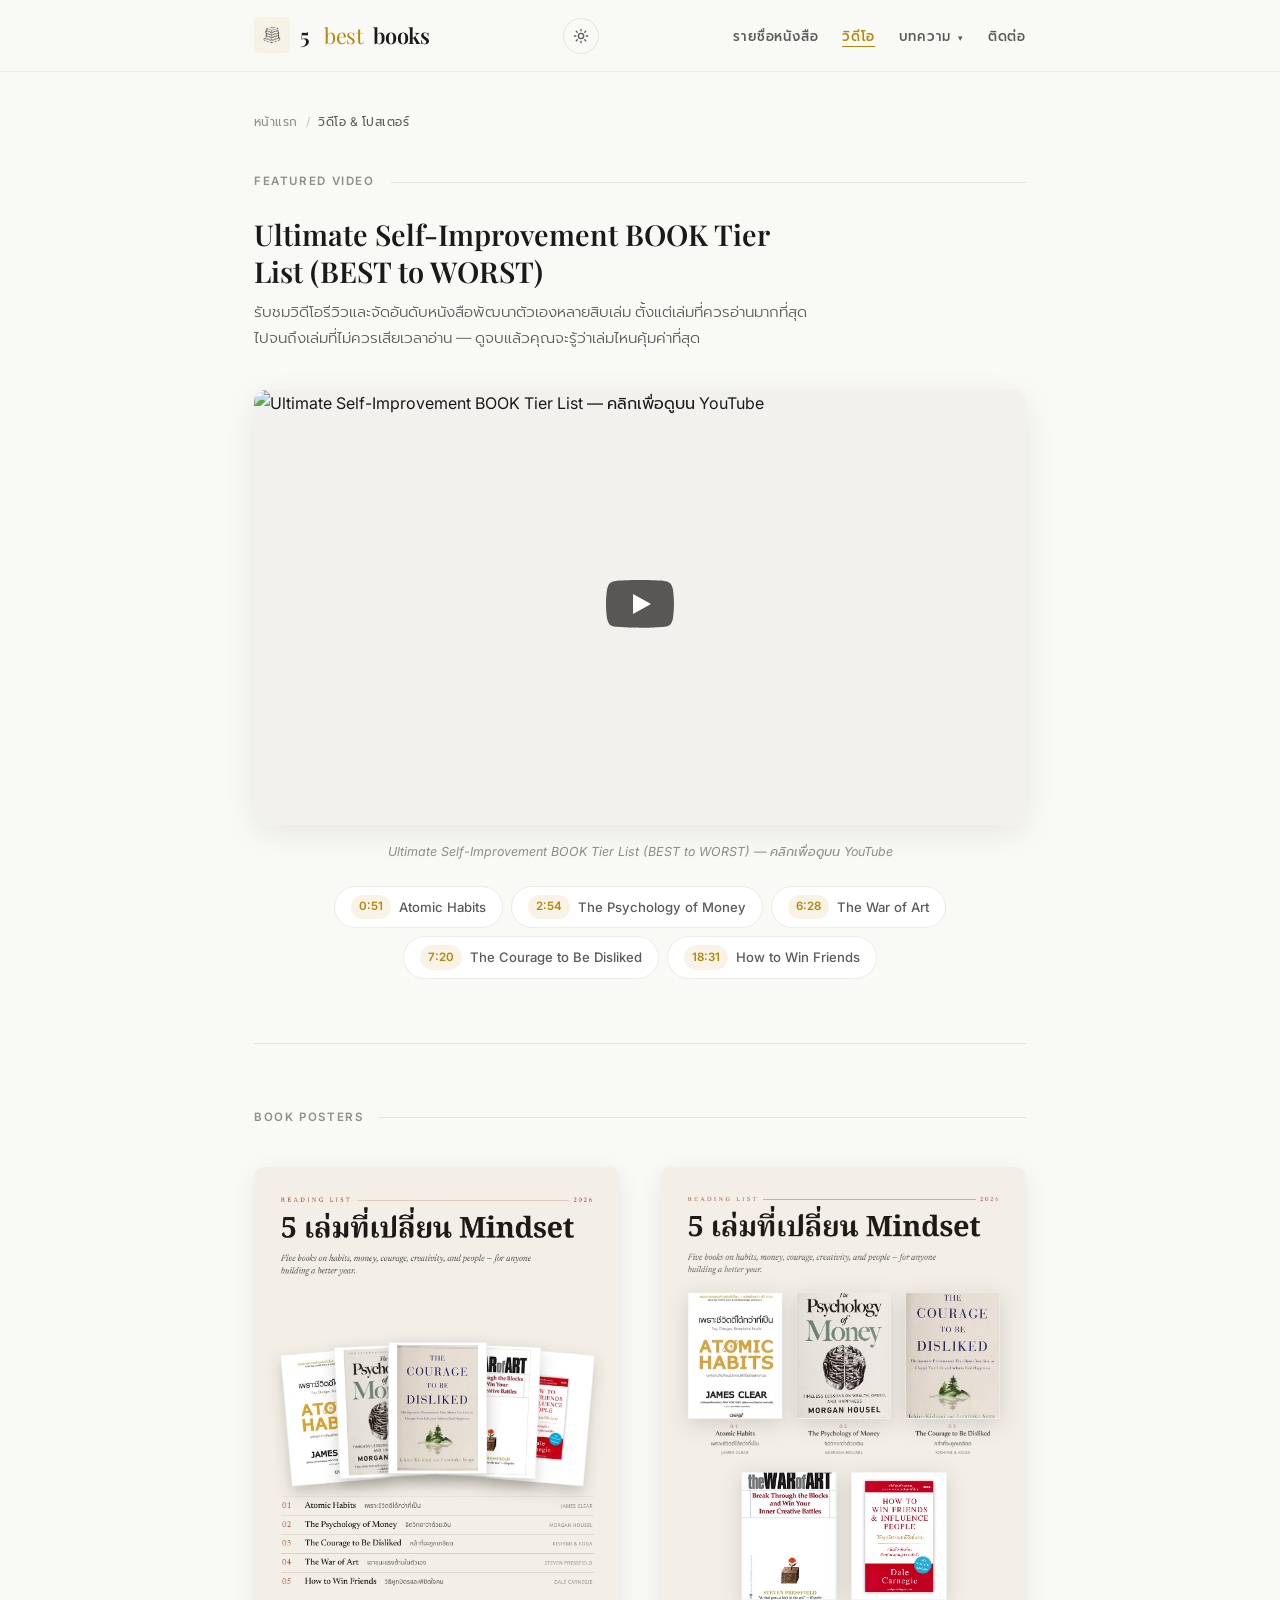
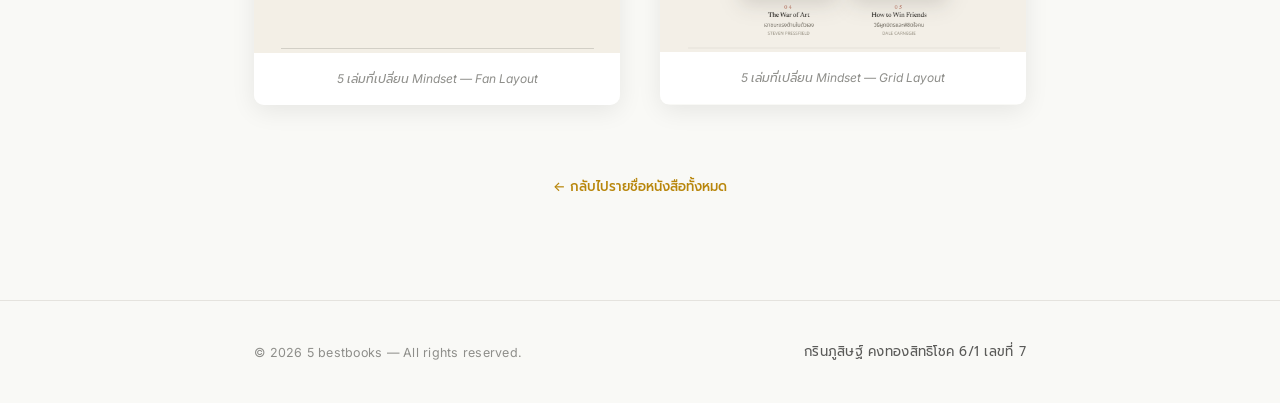
==== video.html @ 772297c7 "Move video and posters to their own page The home page is now just the hero and the book list. The f" ====
<!DOCTYPE html>
<html lang="th">
<head>
  <meta charset="UTF-8" />
  <meta name="viewport" content="width=device-width, initial-scale=1.0" />

  <!-- SEO -->
  <title>วิดีโอ &amp; โปสเตอร์ — จัดอันดับหนังสือพัฒนาตัวเอง | 5 bestbooks</title>
  <meta name="description" content="วิดีโอรีวิวและจัดอันดับหนังสือพัฒนาตัวเองหลายสิบเล่ม พร้อมสารบัญเวลาแยกตามเล่ม และโปสเตอร์ 5 เล่มที่เปลี่ยน Mindset" />
  <meta name="keywords" content="วิดีโอหนังสือพัฒนาตัวเอง, book tier list, self-improvement, โปสเตอร์หนังสือ" />
  <meta property="og:title" content="วิดีโอ &amp; โปสเตอร์ — จัดอันดับหนังสือพัฒนาตัวเอง" />
  <meta property="og:description" content="วิดีโอรีวิวและจัดอันดับหนังสือพัฒนาตัวเองหลายสิบเล่ม พร้อมสารบัญเวลาแยกตามเล่ม" />
  <meta property="og:type" content="website" />
  <meta property="og:image" content="images/ad-poster-1.png" />
  <meta name="twitter:card" content="summary_large_image" />
  <meta name="twitter:title" content="วิดีโอ &amp; โปสเตอร์ — จัดอันดับหนังสือพัฒนาตัวเอง" />
  <meta name="twitter:description" content="วิดีโอรีวิวและจัดอันดับหนังสือพัฒนาตัวเองหลายสิบเล่ม พร้อมสารบัญเวลาแยกตามเล่ม" />
  <meta name="twitter:image" content="images/ad-poster-1.png" />
  <meta name="theme-color" content="#B8860B" />

  <link rel="icon" type="image/png" href="images/logo.png" />

  <!-- Structured data -->
  <script type="application/ld+json">
  {
    "@context": "https://schema.org",
    "@type": "VideoObject",
    "name": "Ultimate Self-Improvement BOOK Tier List (BEST to WORST)",
    "description": "วิดีโอรีวิวและจัดอันดับหนังสือพัฒนาตัวเองหลายสิบเล่ม ตั้งแต่เล่มที่ควรอ่านมากที่สุด ไปจนถึงเล่มที่ไม่ควรเสียเวลาอ่าน",
    "thumbnailUrl": "https://img.youtube.com/vi/PhFQUe82U_Q/maxresdefault.jpg",
    "embedUrl": "https://www.youtube.com/embed/PhFQUe82U_Q",
    "inLanguage": "th"
  }
  </script>

  <link rel="preconnect" href="https://fonts.googleapis.com" />
  <link rel="preconnect" href="https://fonts.gstatic.com" crossorigin />
  <link rel="stylesheet" href="style.css" />

  <!-- Apply saved/system theme before first paint (avoids flash) -->
  <script>
    (function () {
      var t = localStorage.getItem('theme');
      if (!t) t = window.matchMedia('(prefers-color-scheme: dark)').matches ? 'dark' : 'light';
      document.documentElement.setAttribute('data-theme', t);
    })();
  </script>
</head>
<body>

  <!-- Reading progress -->
  <div class="reading-progress" id="reading-progress"></div>

  <!-- ================================================================
       HEADER
       ================================================================ -->
  <header class="site-header" id="site-header">
    <div class="container header-inner">

      <a href="index.html" class="logo" id="logo">
        <img src="images/logo.png" alt="5 bestbooks logo" class="logo-icon" />
        5&nbsp;<span>best</span>books
      </a>

      <button class="theme-toggle" id="theme-toggle" aria-label="สลับธีมมืด/สว่าง">
        <svg class="icon-sun" viewBox="0 0 24 24" fill="none" stroke="currentColor" stroke-width="2" stroke-linecap="round" stroke-linejoin="round"><circle cx="12" cy="12" r="4"/><path d="M12 2v2M12 20v2M4.93 4.93l1.41 1.41M17.66 17.66l1.41 1.41M2 12h2M20 12h2M6.34 17.66l-1.41 1.41M19.07 4.93l-1.41 1.41"/></svg>
        <svg class="icon-moon" viewBox="0 0 24 24" fill="none" stroke="currentColor" stroke-width="2" stroke-linecap="round" stroke-linejoin="round"><path d="M21 12.79A9 9 0 1 1 11.21 3 7 7 0 0 0 21 12.79z"/></svg>
      </button>

      <button class="menu-toggle" id="menu-toggle" aria-label="เปิดเมนู">
        <span></span><span></span><span></span>
      </button>

      <ul class="nav-links" id="nav-links">
        <li><a href="index.html#books">รายชื่อหนังสือ</a></li>
        <li><a href="video.html" class="active">วิดีโอ</a></li>
        <li class="nav-dropdown">
          <a href="index.html#books" class="dropdown-toggle">บทความ <span class="dropdown-arrow">▾</span></a>
          <ul class="dropdown-menu">
            <li><a href="books/atomic-habits.html">Atomic Habits</a></li>
            <li><a href="books/win-friends.html">How to Win Friends</a></li>
            <li><a href="books/war-of-art.html">The War of Art</a></li>
            <li><a href="books/psychology-of-money.html">The Psychology of Money</a></li>
            <li><a href="books/courage-to-be-disliked.html">The Courage to Be Disliked</a></li>
          </ul>
        </li>
        <li><a href="index.html#contact">ติดต่อ</a></li>
      </ul>

    </div>
  </header>


  <!-- ================================================================
       PAGE INTRO
       ================================================================ -->
  <main class="article-page">
    <div class="container">

      <nav class="breadcrumb" aria-label="breadcrumb">
        <a href="index.html">หน้าแรก</a>
        <span class="sep">/</span>
        <span class="current">วิดีโอ &amp; โปสเตอร์</span>
      </nav>


      <!-- ============================================================
           VIDEO  —  YouTube
           ============================================================ -->
      <section class="video-section" id="video">

        <p class="section-label">Featured Video</p>

        <div class="video-intro">
          <h2>Ultimate Self-Improvement BOOK Tier List (BEST to WORST)</h2>
          <p>
            รับชมวิดีโอรีวิวและจัดอันดับหนังสือพัฒนาตัวเองหลายสิบเล่ม
            ตั้งแต่เล่มที่ควรอ่านมากที่สุด ไปจนถึงเล่มที่ไม่ควรเสียเวลาอ่าน
            — ดูจบแล้วคุณจะรู้ว่าเล่มไหนคุ้มค่าที่สุด
          </p>
        </div>

        <a href="https://www.youtube.com/watch?v=PhFQUe82U_Q" target="_blank" rel="noopener noreferrer" class="video-thumbnail-link">
          <div class="video-wrapper">
            <img
              src="https://img.youtube.com/vi/PhFQUe82U_Q/maxresdefault.jpg"
              alt="Ultimate Self-Improvement BOOK Tier List — คลิกเพื่อดูบน YouTube"
              class="video-thumbnail-img"
            />
            <div class="video-play-btn">
              <svg viewBox="0 0 68 48" width="68" height="48">
                <path d="M66.52 7.74c-.78-2.93-2.49-5.41-5.42-6.19C55.79.13 34 0 34 0S12.21.13 6.9 1.55c-2.93.78-4.64 3.26-5.42 6.19C.06 13.05 0 24 0 24s.06 10.95 1.48 16.26c.78 2.93 2.49 5.41 5.42 6.19C12.21 47.87 34 48 34 48s21.79-.13 27.1-1.55c2.93-.78 4.64-3.26 5.42-6.19C67.94 34.95 68 24 68 24s-.06-10.95-1.48-16.26z" fill="rgba(0,0,0,.75)"/>
                <path d="M45 24L27 14v20" fill="#fff"/>
              </svg>
            </div>
          </div>
        </a>
        <p class="video-caption">Ultimate Self-Improvement BOOK Tier List (BEST to WORST) — คลิกเพื่อดูบน YouTube</p>

        <ul class="video-chapters">
          <li><a href="https://www.youtube.com/watch?v=PhFQUe82U_Q&t=51s" target="_blank" rel="noopener noreferrer"><span class="chapter-time">0:51</span> Atomic Habits</a></li>
          <li><a href="https://www.youtube.com/watch?v=PhFQUe82U_Q&t=174s" target="_blank" rel="noopener noreferrer"><span class="chapter-time">2:54</span> The Psychology of Money</a></li>
          <li><a href="https://www.youtube.com/watch?v=PhFQUe82U_Q&t=388s" target="_blank" rel="noopener noreferrer"><span class="chapter-time">6:28</span> The War of Art</a></li>
          <li><a href="https://www.youtube.com/watch?v=PhFQUe82U_Q&t=440s" target="_blank" rel="noopener noreferrer"><span class="chapter-time">7:20</span> The Courage to Be Disliked</a></li>
          <li><a href="https://www.youtube.com/watch?v=PhFQUe82U_Q&t=1111s" target="_blank" rel="noopener noreferrer"><span class="chapter-time">18:31</span> How to Win Friends</a></li>
        </ul>

      </section>


      <!-- ============================================================
           AD POSTERS
           ============================================================ -->
      <section class="poster-section" id="posters">

        <p class="section-label">Book Posters</p>

        <div class="poster-grid">
          <figure class="poster-card">
            <img src="images/ad-poster-1.png" alt="5 เล่มที่เปลี่ยน Mindset — poster แบบ fan layout" loading="lazy" />
            <figcaption>5 เล่มที่เปลี่ยน Mindset — Fan Layout</figcaption>
          </figure>
          <figure class="poster-card">
            <img src="images/ad-poster-2.png" alt="5 เล่มที่เปลี่ยน Mindset — poster แบบ grid layout" loading="lazy" />
            <figcaption>5 เล่มที่เปลี่ยน Mindset — Grid Layout</figcaption>
          </figure>
        </div>

      </section>

      <p class="article-cta">
        <a href="index.html#books" class="article-back">← กลับไปรายชื่อหนังสือทั้งหมด</a>
      </p>

    </div>
  </main>


  <!-- ================================================================
       FOOTER
       ================================================================ -->
  <footer class="site-footer" id="contact">
    <div class="container footer-inner">
      <p class="footer-copy">&copy; <span id="current-year"></span> 5 bestbooks — All rights reserved.</p>
      <p class="footer-author">กรินภูสิษฐ์ คงทองสิทธิโชค 6/1 เลขที่ 7</p>
    </div>
  </footer>

  <button class="back-to-top" id="back-to-top" aria-label="กลับขึ้นด้านบน">↑</button>

  <script src="script.js"></script>

</body>
</html>
---- style.css ----
/* ============================================
   5 bestbooks — Minimalist / Editorial Blog
   Inspired by bymonolog.com  (v2 — Media + Articles)
   ============================================ */

/* ---------- Google Fonts ---------- */
@import url('https://fonts.googleapis.com/css2?family=Inter:wght@300;400;500;600;700&family=Prompt:wght@300;400;500;600;700&family=Playfair+Display:ital,wght@0,400;0,500;0,600;0,700;1,400;1,500&display=swap');

/* ---------- CSS Custom Properties ---------- */
:root {
  --bg-primary:   #F9F9F6;
  --bg-secondary: #F3F1ED;
  --bg-card:      #FFFFFF;
  --text-primary: #1A1A1A;
  --text-secondary: #5A5A58;
  --text-muted:   #8E8E8A;
  --accent:       #B8860B;
  --accent-hover: #9A7209;
  --border:       #E5E3DE;
  --border-light: #EDEBE7;

  --font-serif:  'Playfair Display', 'Prompt', Georgia, serif;
  --font-sans:   'Inter', 'Prompt', -apple-system, BlinkMacSystemFont, sans-serif;

  --space-xs:  0.5rem;
  --space-sm:  1rem;
  --space-md:  1.5rem;
  --space-lg:  2.5rem;
  --space-xl:  4rem;
  --space-2xl: 6rem;

  --max-width: 820px;
  --max-width-wide: 1080px;
  --header-height: 72px;

  --ease-smooth: cubic-bezier(.25,.46,.45,.94);
  --header-bg: rgba(249,249,246,.92);
}

/* ---------- Dark theme ---------- */
html[data-theme="dark"] {
  --bg-primary:   #15140F;
  --bg-secondary: #1C1B15;
  --bg-card:      #201F19;
  --text-primary: #F2F0EA;
  --text-secondary: #B8B6AE;
  --text-muted:   #7C7A72;
  --accent:       #D9A62E;
  --accent-hover: #E8B94A;
  --border:       #33322A;
  --border-light: #2A2920;
  --header-bg:    rgba(21,20,15,.85);
}

html, body { transition: background-color .3s var(--ease-smooth), color .3s var(--ease-smooth); }

/* ---------- Reset & Base ---------- */
*, *::before, *::after { margin: 0; padding: 0; box-sizing: border-box; }

html {
  font-size: 16px;
  scroll-behavior: smooth;
  -webkit-font-smoothing: antialiased;
  -moz-osx-font-smoothing: grayscale;
}

body {
  font-family: var(--font-sans);
  background-color: var(--bg-primary);
  color: var(--text-primary);
  line-height: 1.7;
  overflow-x: hidden;
}

a { color: inherit; text-decoration: none; }
img { max-width: 100%; display: block; }

::selection { background: var(--accent); color: #fff; }

/* Offset anchor targets so the sticky header doesn't cover them */
section[id], footer[id] { scroll-margin-top: calc(var(--header-height) + 16px); }

/* ---------- Utility ---------- */
.container       { width: 100%; max-width: var(--max-width); margin: 0 auto; padding: 0 var(--space-md); }
.container--wide { width: 100%; max-width: var(--max-width-wide); margin: 0 auto; padding: 0 var(--space-md); }

/* ============================================================
   HEADER
   ============================================================ */
.site-header {
  position: sticky;
  top: 0; z-index: 100;
  background: var(--header-bg);
  backdrop-filter: blur(14px);
  -webkit-backdrop-filter: blur(14px);
  border-bottom: 1px solid var(--border-light);
  height: var(--header-height);
  transition: box-shadow .3s var(--ease-smooth);
}
.site-header.scrolled { box-shadow: 0 1px 12px rgba(0,0,0,.06); }

.header-inner {
  display: flex; align-items: center; justify-content: space-between; height: 100%;
}

/* Logo — image + text lockup */
.logo {
  display: flex; align-items: center; gap: 10px;
  font-family: var(--font-serif);
  font-size: 1.35rem; font-weight: 600;
  letter-spacing: -.02em;
  color: var(--text-primary);
  transition: opacity .25s var(--ease-smooth);
}
.logo:hover { opacity: .7; }

.logo-icon {
  width: 36px; height: 36px;
  object-fit: contain;
  border-radius: 4px;
}

.logo span { font-weight: 400; color: var(--accent); }

/* Nav */
.nav-links { display: flex; align-items: center; gap: var(--space-md); list-style: none; }
.nav-links a {
  font-size: .82rem; font-weight: 500; letter-spacing: .06em;
  text-transform: uppercase; color: var(--text-secondary);
  position: relative; padding-bottom: 2px;
  transition: color .25s var(--ease-smooth);
}
.nav-links a::after {
  content: ''; position: absolute; bottom: -1px; left: 0;
  width: 0; height: 1px; background: var(--text-primary);
  transition: width .3s var(--ease-smooth);
}
.nav-links a:hover { color: var(--text-primary); }
.nav-links a:hover::after { width: 100%; }
.nav-links a.active { color: var(--accent); }
.nav-links a.active::after { width: 100%; background: var(--accent); }

/* Nav Dropdown */
.nav-dropdown {
  position: relative;
}
.dropdown-toggle {
  cursor: pointer;
}
.dropdown-arrow {
  font-size: .65em;
  margin-left: 2px;
  display: inline-block;
  transition: transform .3s var(--ease-smooth);
}
.nav-dropdown.open .dropdown-arrow {
  transform: rotate(180deg);
}
.dropdown-menu {
  position: absolute;
  top: calc(100% + 12px);
  left: 50%;
  transform: translateX(-50%);
  min-width: 220px;
  background: var(--bg-card);
  border: 1px solid var(--border-light);
  border-radius: 8px;
  box-shadow: 0 8px 32px rgba(0,0,0,.1);
  list-style: none;
  padding: var(--space-xs) 0;
  opacity: 0;
  pointer-events: none;
  transform: translateX(-50%) translateY(8px);
  transition: opacity .25s var(--ease-smooth), transform .25s var(--ease-smooth);
  z-index: 200;
}
.nav-dropdown.open .dropdown-menu {
  opacity: 1;
  pointer-events: auto;
  transform: translateX(-50%) translateY(0);
}
.dropdown-menu li a {
  display: block;
  padding: .55rem 1.2rem;
  font-size: .82rem;
  font-weight: 400;
  letter-spacing: .02em;
  text-transform: none;
  color: var(--text-secondary);
  transition: background .2s, color .2s;
  white-space: nowrap;
}
.dropdown-menu li a::after {
  display: none;
}
.dropdown-menu li a:hover {
  background: var(--bg-secondary);
  color: var(--accent);
}
.dropdown-menu li a.active {
  color: var(--accent);
  font-weight: 600;
  background: var(--bg-secondary);
}

/* Mobile toggle */
.menu-toggle {
  display: none; background: none; border: none; cursor: pointer;
  width: 28px; height: 20px; position: relative;
  flex-direction: column; justify-content: space-between;
}
.menu-toggle span {
  display: block; width: 100%; height: 1.5px; background: var(--text-primary);
  border-radius: 2px; transition: all .3s var(--ease-smooth); transform-origin: center;
}
.menu-toggle.active span:nth-child(1) { transform: translateY(9px) rotate(45deg); }
.menu-toggle.active span:nth-child(2) { opacity: 0; }
.menu-toggle.active span:nth-child(3) { transform: translateY(-9px) rotate(-45deg); }

/* Theme toggle */
.theme-toggle {
  display: flex; align-items: center; justify-content: center;
  width: 36px; height: 36px; border-radius: 50%;
  background: none; border: 1px solid var(--border);
  color: var(--text-secondary); cursor: pointer; flex-shrink: 0;
  transition: all .25s var(--ease-smooth);
}
.theme-toggle:hover { color: var(--accent); border-color: var(--accent); }
.theme-toggle svg { width: 16px; height: 16px; }
.theme-toggle .icon-moon { display: none; }
html[data-theme="dark"] .theme-toggle .icon-sun { display: none; }
html[data-theme="dark"] .theme-toggle .icon-moon { display: block; }

/* Reading progress bar */
.reading-progress {
  position: fixed; top: 0; left: 0;
  height: 3px; width: 0%;
  background: var(--accent);
  z-index: 999;
  transition: width .12s linear;
}

/* ============================================================
   HERO  — text + cover image
   ============================================================ */
.hero { padding: var(--space-2xl) 0 var(--space-xl); text-align: center; }

.hero-badge {
  display: inline-block;
  font-size: .72rem; font-weight: 600; letter-spacing: .14em;
  text-transform: uppercase; color: var(--accent);
  border: 1px solid var(--accent); padding: .35rem 1rem; border-radius: 50px;
  margin-bottom: var(--space-md);
  opacity: 0; transform: translateY(14px);
  animation: fadeUp .7s var(--ease-smooth) .15s forwards;
}

.hero h1 {
  font-family: var(--font-serif);
  font-size: clamp(2rem,5vw,3.2rem); font-weight: 600;
  line-height: 1.25; letter-spacing: -.02em;
  color: var(--text-primary); max-width: 680px;
  margin: 0 auto var(--space-md);
  opacity: 0; transform: translateY(18px);
  animation: fadeUp .7s var(--ease-smooth) .3s forwards;
}

.hero-subtitle {
  font-size: 1.05rem; font-weight: 300; line-height: 1.75;
  color: var(--text-secondary); max-width: 540px; margin: 0 auto;
  opacity: 0; transform: translateY(18px);
  animation: fadeUp .7s var(--ease-smooth) .45s forwards;
}

.hero-divider {
  width: 48px; height: 1px; background: var(--border);
  margin: var(--space-lg) auto 0;
  opacity: 0; animation: fadeUp .7s var(--ease-smooth) .6s forwards;
}

/* Hero Cover Image */
.hero-cover {
  margin: var(--space-xl) auto 0;
  max-width: var(--max-width-wide);
  padding: 0 var(--space-md);
  opacity: 0; transform: translateY(24px);
  animation: fadeUp .8s var(--ease-smooth) .7s forwards;
}

.hero-cover-img {
  width: 100%;
  height: 420px;
  object-fit: cover;
  border-radius: 12px;
  box-shadow: 0 12px 48px rgba(0,0,0,.08);
}

/* ============================================================
   BOOK LIST — cards with thumbnails
   ============================================================ */
.book-section { padding: var(--space-lg) 0 var(--space-2xl); }

.section-label {
  font-size: .72rem; font-weight: 600; letter-spacing: .14em;
  text-transform: uppercase; color: var(--text-muted);
  margin-bottom: var(--space-lg);
  display: flex; align-items: center; gap: var(--space-sm);
}
.section-label::after { content: ''; flex: 1; height: 1px; background: var(--border); }

/* Book filter bar */
.book-filter-bar {
  display: flex; flex-wrap: wrap; align-items: center;
  gap: var(--space-sm); margin-bottom: var(--space-lg);
}
.filter-search {
  display: flex; align-items: center; gap: 8px;
  flex: 1 1 220px; min-width: 200px;
  padding: .55rem .9rem;
  border: 1px solid var(--border); border-radius: 50px;
  background: var(--bg-card);
  transition: border-color .25s var(--ease-smooth);
}
.filter-search:focus-within { border-color: var(--accent); }
.filter-search svg { width: 15px; height: 15px; color: var(--text-muted); flex-shrink: 0; }
.filter-search input {
  border: none; outline: none; background: none;
  font-family: var(--font-sans); font-size: .85rem; color: var(--text-primary);
  width: 100%;
}
.filter-search input::placeholder { color: var(--text-muted); }

.filter-tags { display: flex; flex-wrap: wrap; gap: 6px; }
.filter-tag {
  font-family: var(--font-sans);
  font-size: .75rem; font-weight: 500; letter-spacing: .02em;
  padding: .4rem .9rem; border-radius: 50px;
  background: none; border: 1px solid var(--border);
  color: var(--text-secondary); cursor: pointer;
  transition: all .25s var(--ease-smooth);
}
.filter-tag:hover { border-color: var(--accent); color: var(--accent); }
.filter-tag.active { background: var(--text-primary); border-color: var(--text-primary); color: var(--bg-primary); }

.filter-empty {
  font-size: .9rem; color: var(--text-muted); padding: var(--space-lg) 0;
  text-align: center; font-style: italic;
}

/* Card — now has optional thumbnail */
.book-card {
  display: grid;
  grid-template-columns: 56px 140px 1fr;
  gap: var(--space-md);
  padding: var(--space-lg) 0;
  border-bottom: 1px solid var(--border-light);
  opacity: 0; transform: translateY(24px);
  transition: opacity .55s var(--ease-smooth), transform .55s var(--ease-smooth);
}
.book-card.visible { opacity: 1; transform: translateY(0); }
.book-card:last-child { border-bottom: none; }

.book-number {
  font-family: var(--font-serif);
  font-size: 2.4rem; font-weight: 400; color: var(--border);
  line-height: 1; padding-top: 4px;
  transition: color .3s var(--ease-smooth);
}
.book-card:hover .book-number { color: var(--accent); }

/* Book thumbnail */
.book-thumb {
  width: 140px; height: 190px;
  border-radius: 6px;
  overflow: hidden;
  box-shadow: 0 4px 16px rgba(0,0,0,.08);
  flex-shrink: 0;
  transition: transform .4s var(--ease-smooth), box-shadow .4s var(--ease-smooth);
}
.book-card:hover .book-thumb {
  transform: translateY(-4px);
  box-shadow: 0 8px 28px rgba(0,0,0,.12);
}
.book-thumb img {
  width: 100%; height: 100%; object-fit: cover;
}

.book-content { display: flex; flex-direction: column; gap: var(--space-xs); }

.book-meta { display: flex; align-items: center; gap: var(--space-xs); flex-wrap: wrap; }

.book-author {
  font-size: .78rem; font-weight: 500; letter-spacing: .05em;
  text-transform: uppercase; color: var(--text-muted);
}
.book-tag {
  font-size: .68rem; font-weight: 500; letter-spacing: .04em;
  text-transform: uppercase; color: var(--accent);
  background: rgba(184,134,11,.08); padding: .2rem .6rem; border-radius: 50px;
}

.book-title {
  font-family: var(--font-serif);
  font-size: 1.55rem; font-weight: 600; line-height: 1.3; letter-spacing: -.01em;
  color: var(--text-primary); transition: color .25s var(--ease-smooth);
}

.book-title-thai {
  font-family: 'Prompt', sans-serif;
  font-size: .92rem; font-weight: 400; color: var(--text-secondary); margin-top: -2px;
}

.book-summary {
  font-size: .93rem; font-weight: 300; line-height: 1.7;
  color: var(--text-secondary); max-width: 600px;
}

.book-link {
  display: inline-flex; align-items: center; gap: 6px;
  font-size: .82rem; font-weight: 500; color: var(--text-primary);
  margin-top: var(--space-xs); padding: .4rem 0;
  position: relative; width: fit-content;
  transition: color .25s var(--ease-smooth);
}
.book-link::after {
  content: ''; position: absolute; bottom: 4px; left: 0;
  width: 100%; height: 1px; background: var(--text-primary);
  transform: scaleX(0); transform-origin: left;
  transition: transform .3s var(--ease-smooth);
}
.book-link:hover { color: var(--accent); }
.book-link:hover::after { transform: scaleX(1); background: var(--accent); }
.book-link .arrow { display: inline-block; transition: transform .3s var(--ease-smooth); }
.book-link:hover .arrow { transform: translateX(4px); }

/* ============================================================
   AD POSTERS
   ============================================================ */
.poster-section {
  padding: var(--space-xl) 0 var(--space-2xl);
  border-top: 1px solid var(--border);
}
.poster-grid {
  display: grid;
  grid-template-columns: 1fr 1fr;
  gap: var(--space-lg);
}
.poster-card {
  border-radius: 10px;
  overflow: hidden;
  box-shadow: 0 6px 24px rgba(0,0,0,.08);
  transition: transform .4s var(--ease-smooth), box-shadow .4s var(--ease-smooth);
}
.poster-card:hover {
  transform: translateY(-6px);
  box-shadow: 0 12px 40px rgba(0,0,0,.14);
}
.poster-card img {
  width: 100%; height: auto; display: block;
}
.poster-card figcaption {
  font-size: .75rem; color: var(--text-muted);
  text-align: center; padding: var(--space-sm);
  font-style: italic; background: var(--bg-card);
}
@media (max-width: 580px) {
  .poster-grid { grid-template-columns: 1fr; }
}

/* ============================================================
   VIDEO SECTION
   ============================================================ */
.video-section {
  padding: var(--space-xl) 0 var(--space-2xl);
  border-top: 1px solid var(--border);
}

.video-section .section-label { margin-bottom: var(--space-md); }

.video-intro {
  max-width: 560px;
  margin-bottom: var(--space-lg);
}
.video-intro h2 {
  font-family: var(--font-serif);
  font-size: 1.8rem; font-weight: 600; line-height: 1.3;
  margin-bottom: var(--space-xs);
}
.video-intro p {
  font-size: .95rem; font-weight: 300; color: var(--text-secondary); line-height: 1.7;
}

.video-wrapper {
  position: relative;
  width: 100%;
  padding-bottom: 56.25%; /* 16:9 */
  border-radius: 12px;
  overflow: hidden;
  background: var(--bg-secondary);
  box-shadow: 0 8px 32px rgba(0,0,0,.08);
}
.video-wrapper iframe,
.video-wrapper video {
  position: absolute;
  top: 0; left: 0;
  width: 100%; height: 100%;
  border: none;
}

/* Thumbnail fallback */
.video-thumbnail-link {
  display: block;
  text-decoration: none;
}
.video-thumbnail-img {
  position: absolute;
  top: 0; left: 0;
  width: 100%; height: 100%;
  object-fit: cover;
}
.video-play-btn {
  position: absolute;
  top: 50%; left: 50%;
  transform: translate(-50%, -50%);
  z-index: 2;
  transition: transform .3s var(--ease-smooth), opacity .3s var(--ease-smooth);
  opacity: .85;
}
.video-thumbnail-link:hover .video-play-btn {
  transform: translate(-50%, -50%) scale(1.12);
  opacity: 1;
}
.video-thumbnail-link:hover .video-play-btn path:first-child {
  fill: #c00;
}

.video-caption {
  font-size: .78rem; color: var(--text-muted); margin-top: var(--space-sm);
  text-align: center; font-style: italic;
}

/* Video Chapters */
.video-chapters {
  list-style: none;
  display: flex;
  flex-wrap: wrap;
  gap: var(--space-xs);
  margin-top: var(--space-md);
  justify-content: center;
}
.video-chapters li a {
  display: inline-flex;
  align-items: center;
  gap: 8px;
  padding: .5rem 1rem;
  background: var(--bg-card);
  border: 1px solid var(--border-light);
  border-radius: 50px;
  font-size: .82rem;
  font-weight: 500;
  color: var(--text-secondary);
  transition: all .25s var(--ease-smooth);
}
.video-chapters li a:hover {
  border-color: var(--accent);
  color: var(--accent);
  background: rgba(184,134,11,.05);
}
.chapter-time {
  font-family: var(--font-sans);
  font-size: .72rem;
  font-weight: 600;
  color: var(--accent);
  background: rgba(184,134,11,.1);
  padding: .15rem .5rem;
  border-radius: 50px;
}

/* ============================================================
   FULL ARTICLES
   ============================================================ */
.articles-section {
  padding: var(--space-xl) 0 var(--space-2xl);
  border-top: 1px solid var(--border);
}

/* Single article */
.article-full {
  padding: var(--space-xl) 0;
  border-bottom: 1px solid var(--border-light);
  opacity: 0; transform: translateY(24px);
  transition: opacity .55s var(--ease-smooth), transform .55s var(--ease-smooth);
}
.article-full.visible { opacity: 1; transform: translateY(0); }
.article-full:last-child { border-bottom: none; }

.article-header { margin-bottom: var(--space-lg); }

.article-header .book-meta { margin-bottom: var(--space-xs); }

.article-header h2 {
  font-family: var(--font-serif);
  font-size: clamp(1.6rem, 4vw, 2.2rem);
  font-weight: 600; line-height: 1.25; letter-spacing: -.02em;
  margin-bottom: var(--space-xs);
}

.article-header .article-subtitle {
  font-family: 'Prompt', sans-serif;
  font-size: 1.05rem; font-weight: 400; color: var(--text-secondary);
}

.article-date {
  font-size: .75rem; font-weight: 500; letter-spacing: .06em;
  text-transform: uppercase; color: var(--text-muted);
  margin-top: var(--space-xs);
}

/* Article body typography */
.article-body {
  max-width: 680px;
}

.article-body h3 {
  font-family: var(--font-serif);
  font-size: 1.35rem; font-weight: 600;
  margin: var(--space-lg) 0 var(--space-sm);
  line-height: 1.35;
}

.article-body p {
  font-size: .95rem; font-weight: 300; line-height: 1.85;
  color: var(--text-secondary);
  margin-bottom: var(--space-md);
}

.article-body blockquote {
  border-left: 3px solid var(--accent);
  padding: var(--space-sm) var(--space-md);
  margin: var(--space-lg) 0;
  background: var(--bg-secondary);
  border-radius: 0 8px 8px 0;
}
.article-body blockquote p {
  font-family: var(--font-serif);
  font-size: 1.05rem; font-style: italic;
  color: var(--text-primary); font-weight: 400;
  margin-bottom: 0;
}
.article-body blockquote cite {
  display: block;
  font-family: var(--font-sans);
  font-size: .78rem; font-style: normal;
  color: var(--text-muted); margin-top: var(--space-xs);
}

.article-body ul, .article-body ol {
  margin: var(--space-sm) 0 var(--space-md) var(--space-md);
}
.article-body li {
  font-size: .95rem; font-weight: 300; line-height: 1.85;
  color: var(--text-secondary); margin-bottom: var(--space-xs);
}
.article-body li strong {
  font-weight: 600; color: var(--text-primary);
}

/* Inline article image */
.article-image {
  margin: var(--space-lg) 0;
  border-radius: 10px;
  overflow: hidden;
  box-shadow: 0 6px 24px rgba(0,0,0,.06);
}
.article-image img {
  width: 100%; height: auto;
  display: block;
}
.article-image figcaption {
  font-size: .75rem; color: var(--text-muted);
  text-align: center; padding: var(--space-sm) var(--space-sm) var(--space-xs);
  font-style: italic; background: var(--bg-card);
}

/* Article "back to list" link */
.article-back {
  display: inline-flex; align-items: center; gap: 6px;
  font-size: .82rem; font-weight: 500; color: var(--accent);
  margin-top: var(--space-md); padding: .4rem 0;
  transition: color .25s var(--ease-smooth);
}
.article-back:hover { color: var(--text-primary); }

/* ============================================================
   ARTICLE PAGE  —  books/*.html (one book per page)
   ============================================================ */
.article-page { padding: var(--space-lg) 0 var(--space-2xl); }

/* Breadcrumb */
.breadcrumb {
  display: flex; align-items: center; flex-wrap: wrap; gap: 8px;
  font-size: .75rem; letter-spacing: .04em;
  color: var(--text-muted); margin-bottom: var(--space-lg);
}
.breadcrumb a { color: var(--text-muted); transition: color .25s var(--ease-smooth); }
.breadcrumb a:hover { color: var(--accent); }
.breadcrumb .sep { opacity: .5; }
.breadcrumb .current { color: var(--text-secondary); }

/* Hero: text + cover side by side */
.article-hero {
  display: grid;
  grid-template-columns: 1fr 220px;
  gap: var(--space-lg);
  align-items: start;
  padding-bottom: var(--space-lg);
  margin-bottom: var(--space-lg);
  border-bottom: 1px solid var(--border);
}

.article-hero-number {
  font-family: var(--font-serif);
  font-size: .85rem; font-weight: 500; letter-spacing: .16em;
  text-transform: uppercase; color: var(--accent);
  margin-bottom: var(--space-xs);
}

.article-hero h1 {
  font-family: var(--font-serif);
  font-size: clamp(1.7rem, 4.2vw, 2.5rem);
  font-weight: 600; line-height: 1.25; letter-spacing: -.02em;
  color: var(--text-primary);
  margin: var(--space-xs) 0;
}

.article-hero .article-subtitle {
  font-family: 'Prompt', sans-serif;
  font-size: 1.05rem; font-weight: 400; color: var(--text-secondary);
}

.article-hero-cover {
  border-radius: 8px; overflow: hidden;
  box-shadow: 0 10px 36px rgba(0,0,0,.14);
}
.article-hero-cover img { width: 100%; height: 300px; object-fit: cover; }

/* Body is centred and narrow for comfortable reading */
.article-page .article-body { max-width: 680px; margin: 0 auto; }

.article-page .article-body > p:first-of-type {
  font-size: 1.05rem; font-weight: 300; color: var(--text-primary);
  line-height: 1.8;
}

/* Prev / next pager */
.article-pager {
  display: grid; grid-template-columns: 1fr 1fr; gap: var(--space-md);
  max-width: 680px; margin: var(--space-xl) auto 0;
  padding-top: var(--space-lg);
  border-top: 1px solid var(--border);
}
.pager-link {
  display: flex; flex-direction: column; gap: 4px;
  padding: var(--space-sm) var(--space-md);
  border: 1px solid var(--border-light); border-radius: 10px;
  background: var(--bg-card);
  transition: border-color .25s var(--ease-smooth), transform .25s var(--ease-smooth);
}
.pager-link:hover { border-color: var(--accent); transform: translateY(-2px); }
.pager-link.next { text-align: right; }
.pager-label {
  font-size: .7rem; font-weight: 600; letter-spacing: .12em;
  text-transform: uppercase; color: var(--text-muted);
}
.pager-title {
  font-family: var(--font-serif);
  font-size: 1rem; font-weight: 600; color: var(--text-primary);
  line-height: 1.35;
}
.pager-link.placeholder { visibility: hidden; }

/* On the dedicated video page these sections already sit inside the page
   container, so they drop the standalone-section framing they had when
   they were stacked on the home page. */
.article-page .video-section  { border-top: none; padding: 0 0 var(--space-xl); }
.article-page .poster-section { padding: var(--space-xl) 0 0; }

/* "Back to all books" call to action */
.article-cta {
  max-width: 680px; margin: var(--space-lg) auto 0;
  text-align: center;
}

/* ============================================================
   FOOTER
   ============================================================ */
.site-footer {
  border-top: 1px solid var(--border);
  padding: var(--space-lg) 0;
}
.footer-inner {
  display: flex; align-items: center; justify-content: space-between;
  flex-wrap: wrap; gap: var(--space-sm);
}
.footer-copy { font-size: .78rem; color: var(--text-muted); letter-spacing: .02em; }
.footer-author {
  font-family: 'Prompt', sans-serif;
  font-size: .82rem; color: var(--text-secondary); letter-spacing: .02em;
}

/* ============================================================
   BACK TO TOP
   ============================================================ */
.back-to-top {
  position: fixed; bottom: 2rem; right: 2rem;
  width: 42px; height: 42px; border-radius: 50%;
  background: var(--text-primary); color: var(--bg-primary);
  border: none; cursor: pointer;
  display: flex; align-items: center; justify-content: center;
  font-size: 1.1rem;
  opacity: 0; transform: translateY(12px); pointer-events: none;
  transition: all .35s var(--ease-smooth);
  box-shadow: 0 4px 16px rgba(0,0,0,.12);
  z-index: 90;
}
.back-to-top.visible { opacity: 1; transform: translateY(0); pointer-events: auto; }
.back-to-top:hover {
  background: var(--accent);
  transform: translateY(-2px); box-shadow: 0 6px 20px rgba(0,0,0,.18);
}

/* ============================================================
   ANIMATIONS
   ============================================================ */
@keyframes fadeUp { to { opacity: 1; transform: translateY(0); } }

/* ============================================================
   PAGE TRANSITIONS  —  cross-document View Transitions API
   Browsers with support animate between pages; the rest simply
   navigate as before, so there is no regression either way.
   ============================================================ */
@view-transition { navigation: auto; }

@keyframes vtOut { to   { opacity: 0; transform: translateY(-10px); } }
@keyframes vtIn  { from { opacity: 0; transform: translateY(14px);  } }

::view-transition-old(root) { animation: vtOut .25s var(--ease-smooth) both; }
::view-transition-new(root) { animation: vtIn  .40s var(--ease-smooth) both; }

/* Pace every morphing group (covers, header) with the page fade */
::view-transition-group(*) {
  animation-duration: .42s;
  animation-timing-function: var(--ease-smooth);
}

/* Lift the header out of the page snapshot so it holds still while the
   content underneath swaps.
   Desktop only: a view-transition-name makes the element a containing
   block for fixed descendants, and below 769px .nav-links is a fixed
   full-screen overlay that lives inside the header — naming the header
   there would collapse the mobile menu to zero height. Below that
   breakpoint the header simply animates along with the page. */
@media (min-width: 769px) {
  .site-header { view-transition-name: site-header; }
}

/* Pair each list thumbnail with its article hero cover, so the cover
   travels from the book list into the article instead of cross-fading.
   On the home page only the first selector matches; on a book page
   only the second — the shared name is what links the two documents.
   The name sits on the rounded, shadowed wrapper rather than the image
   element inside it, so the corners and shadow travel along with it. */
#book-01 .book-thumb,
body[data-book="atomic-habits"] .article-hero-cover
  { view-transition-name: vt-atomic-habits; }

#book-02 .book-thumb,
body[data-book="win-friends"] .article-hero-cover
  { view-transition-name: vt-win-friends; }

#book-03 .book-thumb,
body[data-book="war-of-art"] .article-hero-cover
  { view-transition-name: vt-war-of-art; }

#book-04 .book-thumb,
body[data-book="psychology-of-money"] .article-hero-cover
  { view-transition-name: vt-psychology-of-money; }

#book-05 .book-thumb,
body[data-book="courage-to-be-disliked"] .article-hero-cover
  { view-transition-name: vt-courage-to-be-disliked; }

/* Respect reduced-motion: keep a brief cross-fade, drop the movement */
@keyframes vtFlatOut { to   { opacity: 0; } }
@keyframes vtFlatIn  { from { opacity: 0; } }

@media (prefers-reduced-motion: reduce) {
  ::view-transition-old(root) { animation: vtFlatOut .18s linear both; }
  ::view-transition-new(root) { animation: vtFlatIn  .18s linear both; }
  ::view-transition-group(*)  { animation-duration: .18s; }
}

/* ============================================================
   RESPONSIVE
   ============================================================ */
@media (max-width: 768px) {
  :root { --header-height: 60px; --space-2xl: 4rem; --space-xl: 3rem; }

  .menu-toggle { display: flex; }

  .book-filter-bar { flex-direction: column; align-items: stretch; }

  .nav-links {
    position: fixed; top: var(--header-height); left: 0; right: 0;
    /* Explicit height instead of bottom:0. The header is a containing
       block for its fixed children (backdrop-filter does that, as would
       view-transition-name), so bottom:0 resolves against the header box
       and collapses this overlay to zero height. Viewport units stay
       viewport-relative either way. */
    height: calc(100dvh - var(--header-height));
    background: var(--bg-primary);
    flex-direction: column; align-items: center; justify-content: center;
    gap: var(--space-lg); opacity: 0; pointer-events: none;
    transition: opacity .35s var(--ease-smooth);
  }
  .nav-links.open { opacity: 1; pointer-events: auto; }
  .nav-links a { font-size: 1rem; }

  .dropdown-menu {
    position: static;
    transform: none;
    min-width: auto;
    box-shadow: none;
    border: none;
    background: transparent;
    text-align: center;
  }
  .nav-dropdown.open .dropdown-menu {
    transform: none;
  }
  .dropdown-menu li a {
    font-size: .9rem;
    padding: .4rem 1rem;
  }

  .hero h1 { font-size: clamp(1.7rem,7vw,2.6rem); }
  .hero-subtitle { font-size: .95rem; }

  .hero-cover-img { height: 260px; }

  /* Stack book card: number + thumb side-by-side, content below */
  .book-card {
    grid-template-columns: 40px 110px 1fr;
    gap: var(--space-sm);
    padding: var(--space-md) 0;
  }
  .book-number { font-size: 1.8rem; }
  .book-thumb  { width: 110px; height: 150px; }
  .book-title  { font-size: 1.25rem; }
  .book-summary { font-size: .88rem; }

  .footer-inner { flex-direction: column; text-align: center; }

  .video-intro h2 { font-size: 1.4rem; }

  /* Article page: cover above text */
  .article-hero {
    grid-template-columns: 1fr;
    gap: var(--space-md);
  }
  .article-hero-cover { max-width: 200px; order: -1; }
  .article-hero-cover img { height: 270px; }
}

@media (max-width: 580px) {
  .book-card {
    grid-template-columns: 1fr;
    gap: var(--space-sm);
  }
  .book-number { font-size: 1.4rem; }
  .book-thumb  { width: 100%; height: 220px; }

  .hero-cover-img { height: 200px; border-radius: 8px; }

  .back-to-top { bottom: 1.2rem; right: 1.2rem; width: 38px; height: 38px; }

  .article-body h3 { font-size: 1.15rem; }

  .article-pager { grid-template-columns: 1fr; }
  .article-pager .pager-link.next { text-align: left; }
  .article-pager .pager-link.placeholder { display: none; }
}
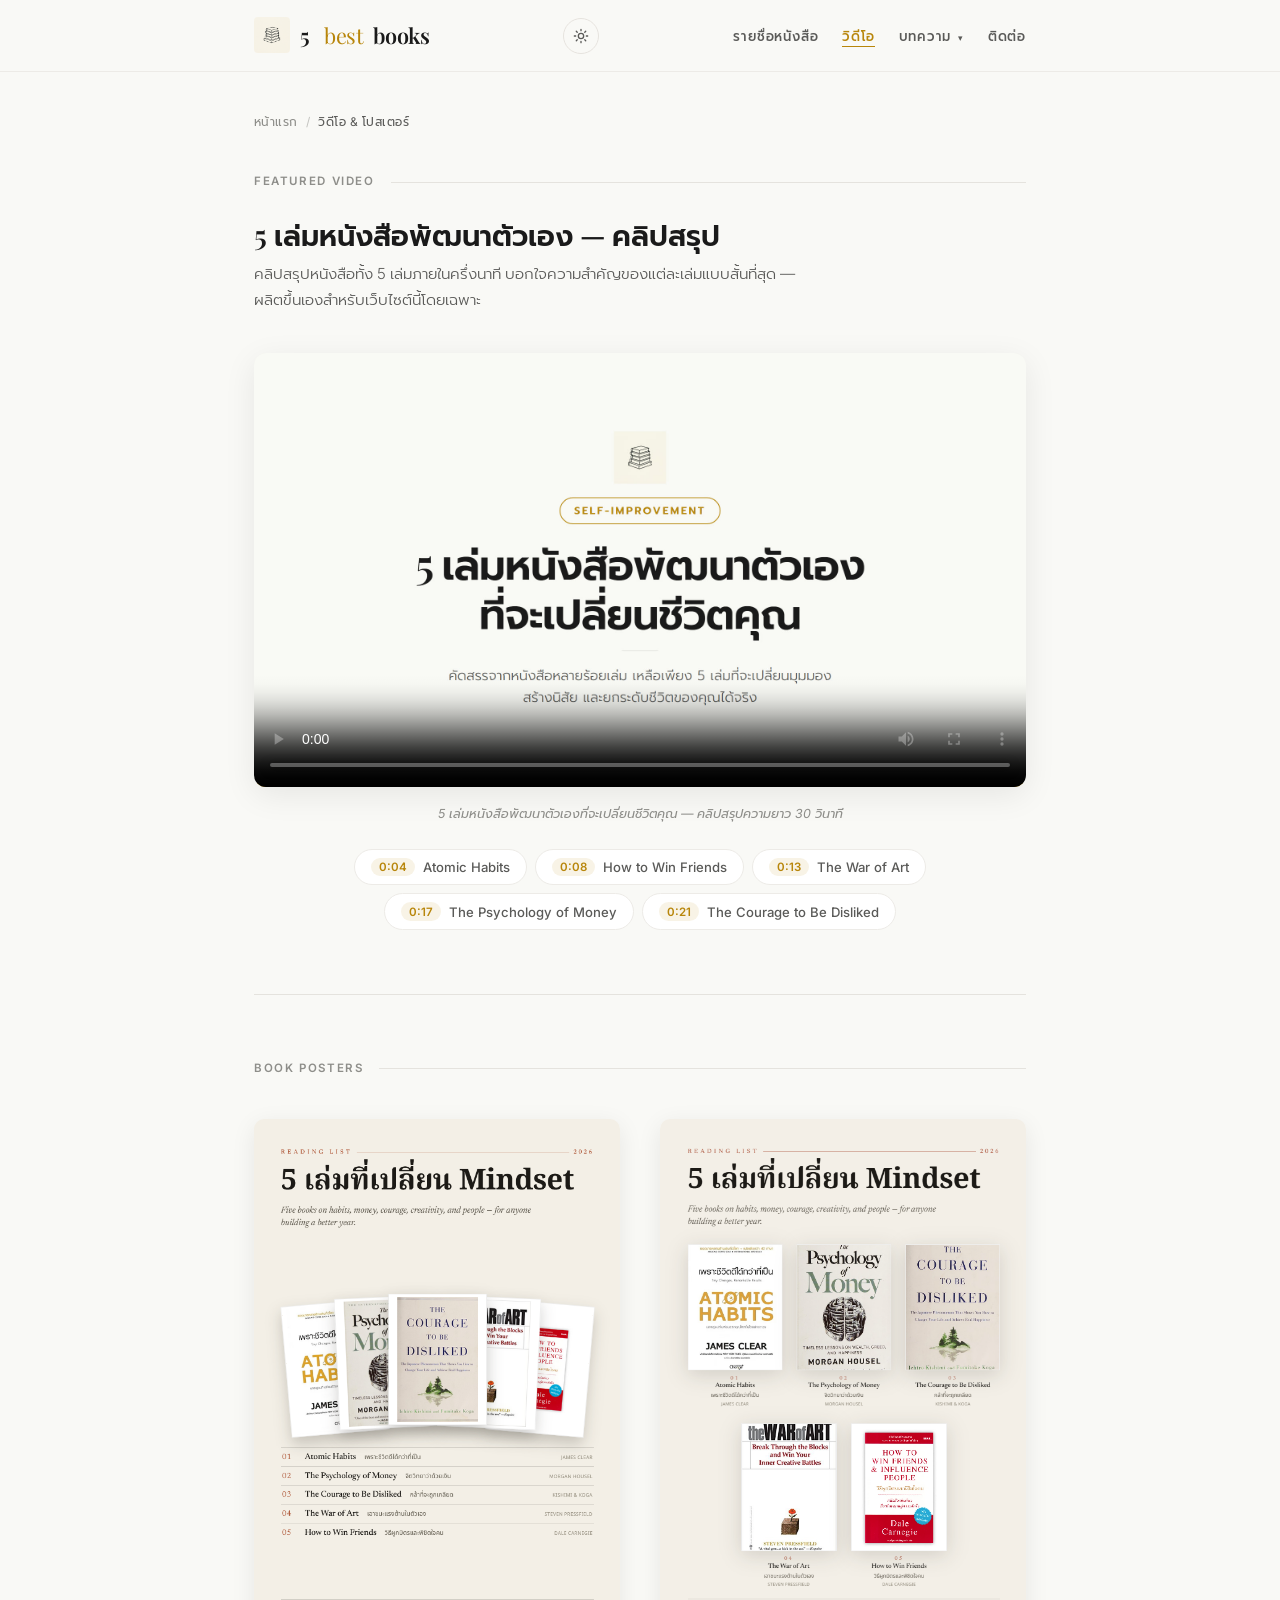
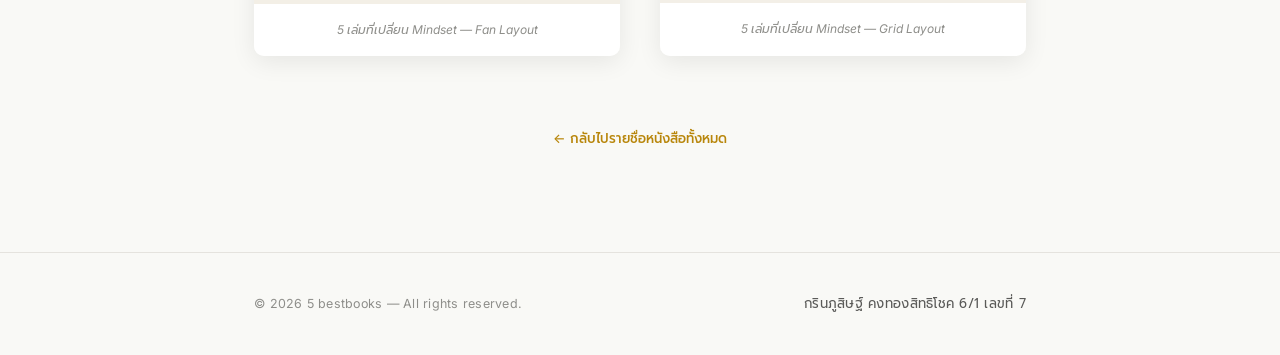
==== commit fa58fa20: "Replace the YouTube embed with a self-produced clip The embedded third-party YouTube video is gone. " ====
--- a/video.html
+++ b/video.html
@@ -5,17 +5,17 @@
   <meta name="viewport" content="width=device-width, initial-scale=1.0" />
 
   <!-- SEO -->
-  <title>วิดีโอ &amp; โปสเตอร์ — จัดอันดับหนังสือพัฒนาตัวเอง | 5 bestbooks</title>
-  <meta name="description" content="วิดีโอรีวิวและจัดอันดับหนังสือพัฒนาตัวเองหลายสิบเล่ม พร้อมสารบัญเวลาแยกตามเล่ม และโปสเตอร์ 5 เล่มที่เปลี่ยน Mindset" />
-  <meta name="keywords" content="วิดีโอหนังสือพัฒนาตัวเอง, book tier list, self-improvement, โปสเตอร์หนังสือ" />
-  <meta property="og:title" content="วิดีโอ &amp; โปสเตอร์ — จัดอันดับหนังสือพัฒนาตัวเอง" />
-  <meta property="og:description" content="วิดีโอรีวิวและจัดอันดับหนังสือพัฒนาตัวเองหลายสิบเล่ม พร้อมสารบัญเวลาแยกตามเล่ม" />
+  <title>วิดีโอ &amp; โปสเตอร์ — สรุปหนังสือพัฒนาตัวเอง 5 เล่ม | 5 bestbooks</title>
+  <meta name="description" content="คลิปสรุปหนังสือพัฒนาตัวเองทั้ง 5 เล่ม พร้อมสารบัญแยกตามเล่ม และโปสเตอร์ 5 เล่มที่เปลี่ยน Mindset" />
+  <meta name="keywords" content="วิดีโอหนังสือพัฒนาตัวเอง, สรุปหนังสือ, self-improvement, โปสเตอร์หนังสือ" />
+  <meta property="og:title" content="วิดีโอ &amp; โปสเตอร์ — สรุปหนังสือพัฒนาตัวเอง 5 เล่ม" />
+  <meta property="og:description" content="คลิปสรุปหนังสือพัฒนาตัวเองทั้ง 5 เล่ม พร้อมสารบัญแยกตามเล่ม" />
   <meta property="og:type" content="website" />
-  <meta property="og:image" content="images/ad-poster-1.png" />
+  <meta property="og:image" content="media/5-bestbooks-poster.jpg" />
   <meta name="twitter:card" content="summary_large_image" />
-  <meta name="twitter:title" content="วิดีโอ &amp; โปสเตอร์ — จัดอันดับหนังสือพัฒนาตัวเอง" />
-  <meta name="twitter:description" content="วิดีโอรีวิวและจัดอันดับหนังสือพัฒนาตัวเองหลายสิบเล่ม พร้อมสารบัญเวลาแยกตามเล่ม" />
-  <meta name="twitter:image" content="images/ad-poster-1.png" />
+  <meta name="twitter:title" content="วิดีโอ &amp; โปสเตอร์ — สรุปหนังสือพัฒนาตัวเอง 5 เล่ม" />
+  <meta name="twitter:description" content="คลิปสรุปหนังสือพัฒนาตัวเองทั้ง 5 เล่ม พร้อมสารบัญแยกตามเล่ม" />
+  <meta name="twitter:image" content="media/5-bestbooks-poster.jpg" />
   <meta name="theme-color" content="#B8860B" />
 
   <link rel="icon" type="image/png" href="images/logo.png" />
@@ -25,10 +25,11 @@
   {
     "@context": "https://schema.org",
     "@type": "VideoObject",
-    "name": "Ultimate Self-Improvement BOOK Tier List (BEST to WORST)",
-    "description": "วิดีโอรีวิวและจัดอันดับหนังสือพัฒนาตัวเองหลายสิบเล่ม ตั้งแต่เล่มที่ควรอ่านมากที่สุด ไปจนถึงเล่มที่ไม่ควรเสียเวลาอ่าน",
-    "thumbnailUrl": "https://img.youtube.com/vi/PhFQUe82U_Q/maxresdefault.jpg",
-    "embedUrl": "https://www.youtube.com/embed/PhFQUe82U_Q",
+    "name": "5 เล่มหนังสือพัฒนาตัวเอง — คลิปสรุป",
+    "description": "คลิปสรุปใจความสำคัญของหนังสือพัฒนาตัวเองทั้ง 5 เล่ม ผลิตขึ้นเองสำหรับเว็บไซต์ 5 bestbooks",
+    "thumbnailUrl": "media/5-bestbooks-poster.jpg",
+    "contentUrl": "media/5-bestbooks.mp4",
+    "duration": "PT30S",
     "inLanguage": "th"
   }
   </script>
@@ -105,44 +106,42 @@
 
 
       <!-- ============================================================
-           VIDEO  —  YouTube
+           VIDEO  —  self-hosted MP4
            ============================================================ -->
       <section class="video-section" id="video">
 
         <p class="section-label">Featured Video</p>
 
         <div class="video-intro">
-          <h2>Ultimate Self-Improvement BOOK Tier List (BEST to WORST)</h2>
+          <h2>5 เล่มหนังสือพัฒนาตัวเอง — คลิปสรุป</h2>
           <p>
-            รับชมวิดีโอรีวิวและจัดอันดับหนังสือพัฒนาตัวเองหลายสิบเล่ม
-            ตั้งแต่เล่มที่ควรอ่านมากที่สุด ไปจนถึงเล่มที่ไม่ควรเสียเวลาอ่าน
-            — ดูจบแล้วคุณจะรู้ว่าเล่มไหนคุ้มค่าที่สุด
+            คลิปสรุปหนังสือทั้ง 5 เล่มภายในครึ่งนาที บอกใจความสำคัญของแต่ละเล่มแบบสั้นที่สุด
+            — ผลิตขึ้นเองสำหรับเว็บไซต์นี้โดยเฉพาะ
           </p>
         </div>
 
-        <a href="https://www.youtube.com/watch?v=PhFQUe82U_Q" target="_blank" rel="noopener noreferrer" class="video-thumbnail-link">
-          <div class="video-wrapper">
-            <img
-              src="https://img.youtube.com/vi/PhFQUe82U_Q/maxresdefault.jpg"
-              alt="Ultimate Self-Improvement BOOK Tier List — คลิกเพื่อดูบน YouTube"
-              class="video-thumbnail-img"
-            />
-            <div class="video-play-btn">
-              <svg viewBox="0 0 68 48" width="68" height="48">
-                <path d="M66.52 7.74c-.78-2.93-2.49-5.41-5.42-6.19C55.79.13 34 0 34 0S12.21.13 6.9 1.55c-2.93.78-4.64 3.26-5.42 6.19C.06 13.05 0 24 0 24s.06 10.95 1.48 16.26c.78 2.93 2.49 5.41 5.42 6.19C12.21 47.87 34 48 34 48s21.79-.13 27.1-1.55c2.93-.78 4.64-3.26 5.42-6.19C67.94 34.95 68 24 68 24s-.06-10.95-1.48-16.26z" fill="rgba(0,0,0,.75)"/>
-                <path d="M45 24L27 14v20" fill="#fff"/>
-              </svg>
-            </div>
-          </div>
-        </a>
-        <p class="video-caption">Ultimate Self-Improvement BOOK Tier List (BEST to WORST) — คลิกเพื่อดูบน YouTube</p>
+        <div class="video-wrapper">
+          <video
+            id="site-video"
+            controls
+            preload="metadata"
+            playsinline
+            poster="media/5-bestbooks-poster.jpg"
+          >
+            <source src="media/5-bestbooks.mp4" type="video/mp4" />
+            เบราว์เซอร์ของคุณไม่รองรับการเล่นวิดีโอ —
+            <a href="media/5-bestbooks.mp4">ดาวน์โหลดคลิป</a>
+          </video>
+        </div>
+        <p class="video-caption">5 เล่มหนังสือพัฒนาตัวเองที่จะเปลี่ยนชีวิตคุณ — คลิปสรุปความยาว 30 วินาที</p>
 
+        <!-- Chapter chips seek the video above -->
         <ul class="video-chapters">
-          <li><a href="https://www.youtube.com/watch?v=PhFQUe82U_Q&t=51s" target="_blank" rel="noopener noreferrer"><span class="chapter-time">0:51</span> Atomic Habits</a></li>
-          <li><a href="https://www.youtube.com/watch?v=PhFQUe82U_Q&t=174s" target="_blank" rel="noopener noreferrer"><span class="chapter-time">2:54</span> The Psychology of Money</a></li>
-          <li><a href="https://www.youtube.com/watch?v=PhFQUe82U_Q&t=388s" target="_blank" rel="noopener noreferrer"><span class="chapter-time">6:28</span> The War of Art</a></li>
-          <li><a href="https://www.youtube.com/watch?v=PhFQUe82U_Q&t=440s" target="_blank" rel="noopener noreferrer"><span class="chapter-time">7:20</span> The Courage to Be Disliked</a></li>
-          <li><a href="https://www.youtube.com/watch?v=PhFQUe82U_Q&t=1111s" target="_blank" rel="noopener noreferrer"><span class="chapter-time">18:31</span> How to Win Friends</a></li>
+          <li><button type="button" class="chapter-btn" data-seek="4.2"><span class="chapter-time">0:04</span> Atomic Habits</button></li>
+          <li><button type="button" class="chapter-btn" data-seek="8.4"><span class="chapter-time">0:08</span> How to Win Friends</button></li>
+          <li><button type="button" class="chapter-btn" data-seek="12.6"><span class="chapter-time">0:13</span> The War of Art</button></li>
+          <li><button type="button" class="chapter-btn" data-seek="16.8"><span class="chapter-time">0:17</span> The Psychology of Money</button></li>
+          <li><button type="button" class="chapter-btn" data-seek="21"><span class="chapter-time">0:21</span> The Courage to Be Disliked</button></li>
         </ul>
 
       </section>
--- a/style.css
+++ b/style.css
@@ -548,7 +548,8 @@
   margin-top: var(--space-md);
   justify-content: center;
 }
-.video-chapters li a {
+.video-chapters li a,
+.video-chapters li .chapter-btn {
   display: inline-flex;
   align-items: center;
   gap: 8px;
@@ -556,12 +557,15 @@
   background: var(--bg-card);
   border: 1px solid var(--border-light);
   border-radius: 50px;
+  font-family: var(--font-sans);
   font-size: .82rem;
   font-weight: 500;
   color: var(--text-secondary);
+  cursor: pointer;
   transition: all .25s var(--ease-smooth);
 }
-.video-chapters li a:hover {
+.video-chapters li a:hover,
+.video-chapters li .chapter-btn:hover {
   border-color: var(--accent);
   color: var(--accent);
   background: rgba(184,134,11,.05);
